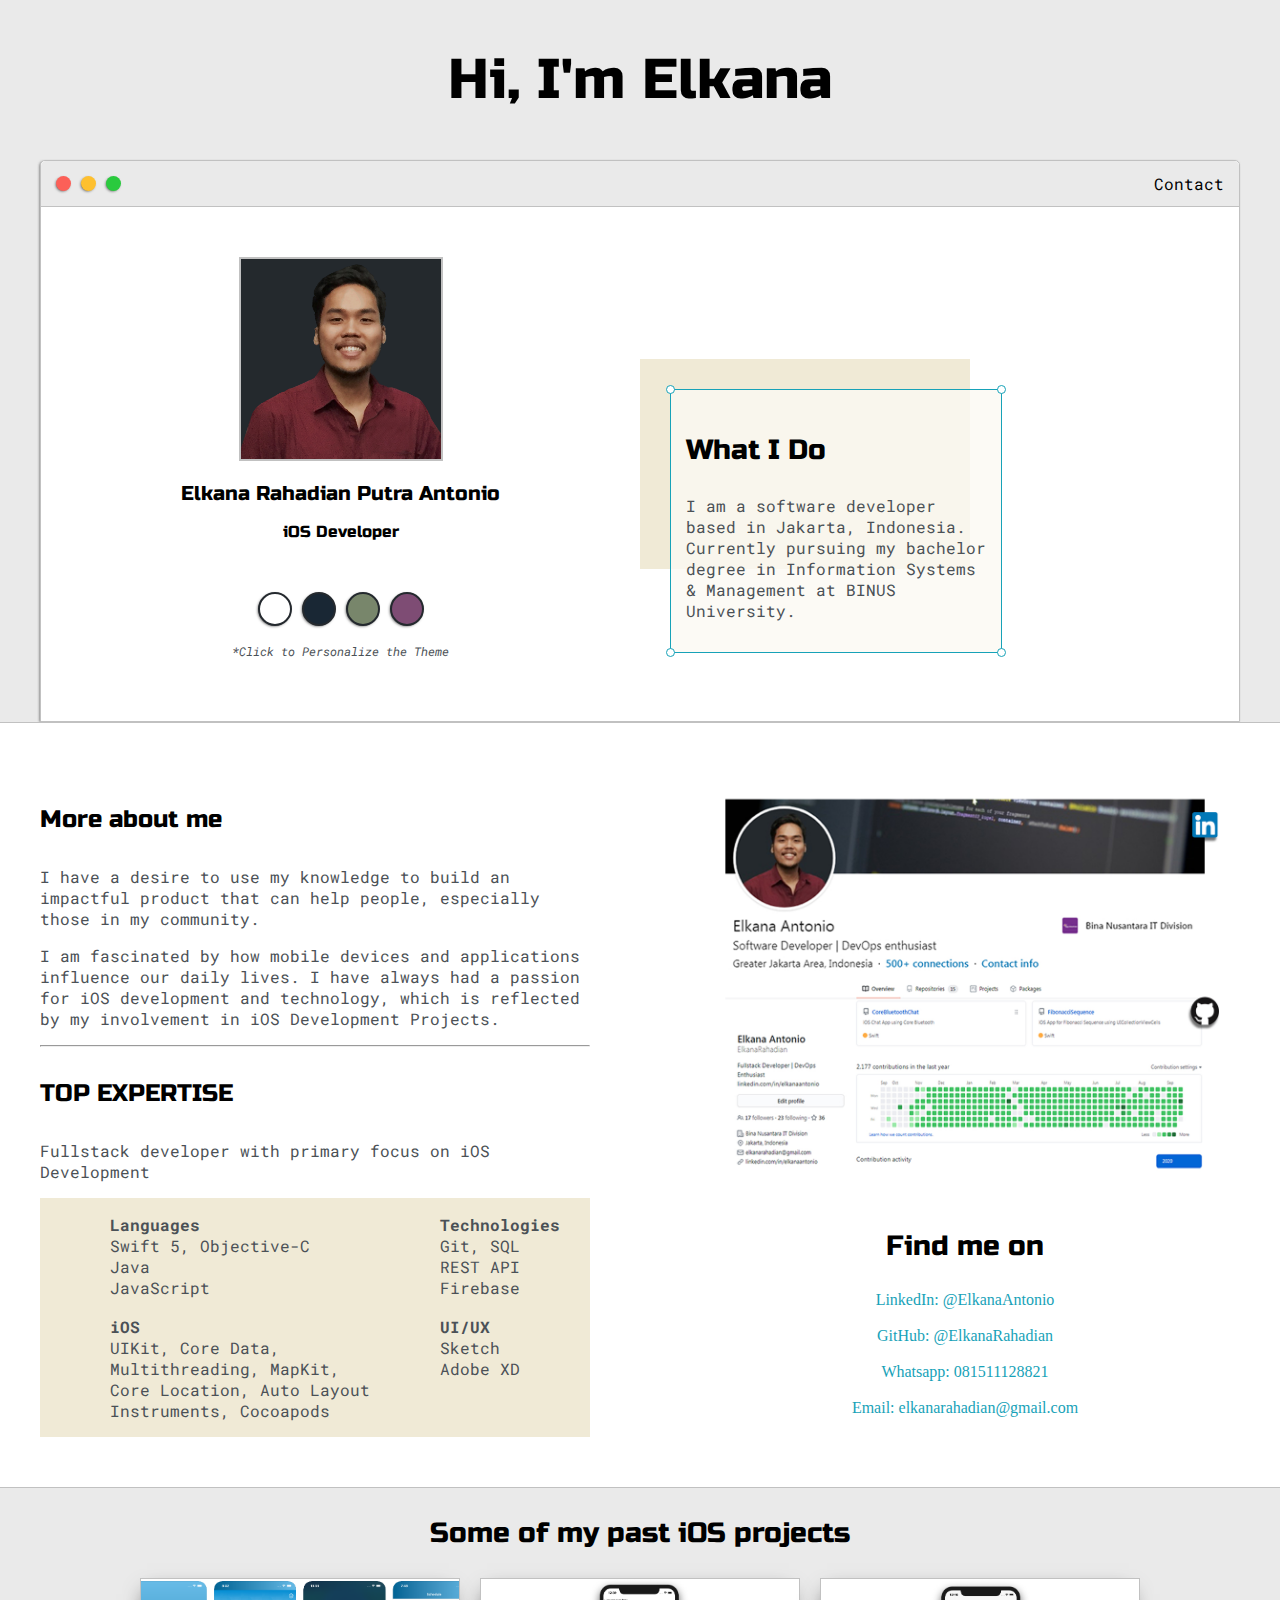
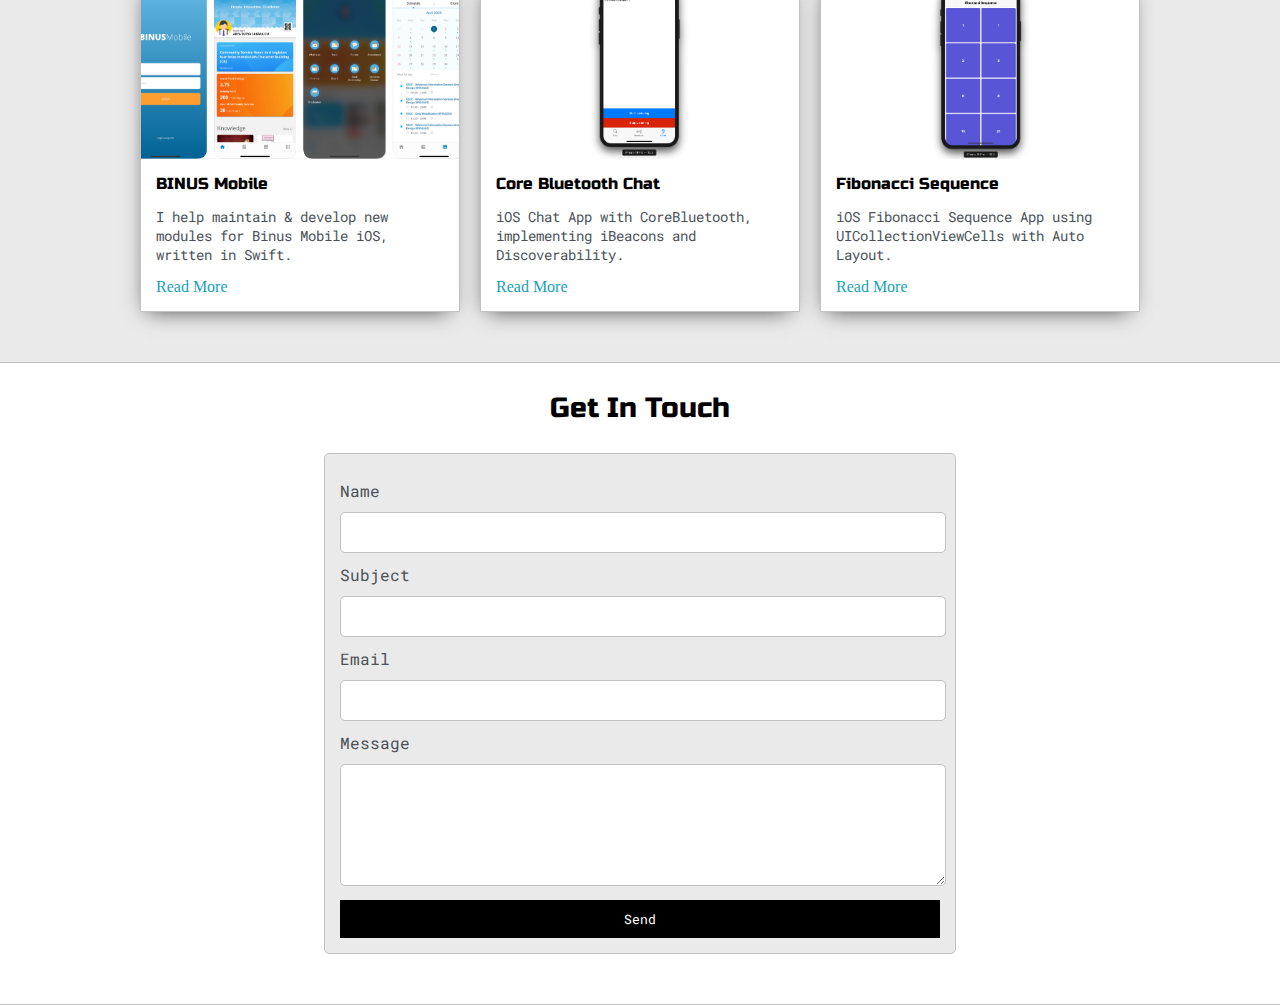
==== index.html @ c637b9df "Add files via upload" ====
<!DOCTYPE html>
<html>
  <head>
    <title>Elkana Antonio</title>
    <link rel="icon" href="./images/icon.ico" />
    <meta
      name="viewport"
      content="width=device-width, initial-scale=1, maximum-scale=1, minimum-scale=1"
    />
    <link
      href="https://fonts.googleapis.com/css2?family=Russo+One&display=swap"
      rel="stylesheet"
    />
    <link
      href="https://fonts.googleapis.com/css2?family=Roboto+Mono:wght@500&family=Russo+One&display=swap"
      rel="stylesheet"
    />
    <link rel="stylesheet" type="text/css" href="default.css" />
    <link id="theme-style" rel="stylesheet" type="text/css" href="" />
  </head>
  <body>
    <section class="s1">
      <div class="main-container">
        <div class="greeting-wrapper">
          <h1>Hi, I'm Elkana</h1>
        </div>

        <div class="intro-wrapper">
          <div class="nav-wrapper">
            <a href="index.html">
              <div class="dots-wrapper">
                <div id="dot-1" class="browser-dot"></div>
                <div id="dot-2" class="browser-dot"></div>
                <div id="dot-3" class="browser-dot"></div>
              </div>
            </a>

            <ul id="navigation">
              <li><a href="index.html#contact">Contact</a></li>
            </ul>
          </div>

          <div class="left-column">
            <img id="profile_pic" src="images/profile.jpg" />
            <h5 style="text-align: center; line-height: 0">
              Elkana Rahadian Putra Antonio
            </h5>
            <h6 style="text-align: center; line-height: 0">iOS Developer</h6>
            <br />

            <div id="theme-options-wrapper">
              <div data-mode="light" id="light-mode" class="theme-dot"></div>
              <div data-mode="blue" id="blue-mode" class="theme-dot"></div>
              <div data-mode="green" id="green-mode" class="theme-dot"></div>
              <div data-mode="purple" id="purple-mode" class="theme-dot"></div>
            </div>

            <p id="settings-note">*Click to Personalize the Theme</p>
          </div>

          <div class="right-column">
            <div id="preview-shadow">
              <div id="preview">
                <div id="corner-tl" class="corner"></div>
                <div id="corner-tr" class="corner"></div>
                <h3>What I Do</h3>
                <p>
                  I am a software developer based in Jakarta, Indonesia.
                  Currently pursuing my bachelor degree in Information Systems &
                  Management at BINUS University.
                </p>
                <div id="corner-br" class="corner"></div>
                <div id="corner-bl" class="corner"></div>
              </div>
            </div>
          </div>
        </div>
      </div>
    </section>

    <section class="s2">
      <div class="main-container">
        <div class="about-wrapper">
          <div class="about-me">
            <h4>More about me</h4>
            <p>
              I have a desire to use my knowledge to build an impactful product
              that can help people, especially those in my community.
            </p>

            <p>
              I am fascinated by how mobile devices and applications influence
              our daily lives. I have always had a passion for iOS development
              and technology, which is reflected by my involvement in iOS
              Development Projects.
            </p>
            <hr />

            <h4>TOP EXPERTISE</h4>
            <p>
              Fullstack developer with primary focus on iOS Development
              <!-- <a target="_blank" href="resume.pdf">Download Resume</a> -->
            </p>

            <div id="skills">
              <ul>
                <li><b>Languages</b></li>
                <li>Swift 5, Objective-C</li>
                <li>Java</li>
                <li>JavaScript</li>
                <br />
                <li><b>iOS</b></li>
                <li>UIKit, Core Data,</li>
                <li>Multithreading, MapKit,</li>
                <li>Core Location, Auto Layout</li>
                <li>Instruments, Cocoapods</li>
              </ul>
              <ul>
                <li><b>Technologies</b></li>
                <li>Git, SQL</li>
                <li>REST API</li>
                <li>Firebase</li>
                <br />
                <li><b>UI/UX</b></li>
                <li>Sketch</li>
                <li>Adobe XD</li>
              </ul>
            </div>
          </div>

          <div class="social-links">
            <img id="social_img" src="images/FindMeOn.jpg" />
            <h3>Find me on</h3>

            <a target="_blank" href="https://linkedin.com/in/elkanaantonio"
              >LinkedIn: @ElkanaAntonio</a
            >
            <br />
            <a target="_blank" href="https://github.com/elkanarahadian"
              >GitHub: @ElkanaRahadian</a
            >
            <br />
            <a target="_blank" href="https://wa.me/081511128821"
              >Whatsapp: 081511128821</a
            >
            <br />
            <a target="_blank" href="mailto:elkanarahadian@gmail.com"
              >Email: elkanarahadian@gmail.com</a
            >
          </div>
        </div>
      </div>
    </section>

    <section class="s1">
      <div class="main-container">
        <h3 style="text-align: center">Some of my past iOS projects</h3>

        <div class="post-wrapper">
          <div>
            <div class="post">
              <img class="thumbnail" src="images/BinusMobileHome.png" />
              <div class="post-preview">
                <h6 class="post-title">BINUS Mobile</h6>
                <p class="post-intro">
                  I help maintain & develop new modules for Binus Mobile iOS,
                  written in Swift.
                </p>
                <a href="project1.html">Read More</a>
              </div>
            </div>
          </div>

          <div>
            <div class="post">
              <img class="thumbnail" src="images/CoreBluetoothChat.png" />
              <div class="post-preview">
                <h6 class="post-title">Core Bluetooth Chat</h6>
                <p class="post-intro">
                  iOS Chat App with CoreBluetooth, implementing iBeacons and
                  Discoverability.
                </p>
                <a href="project2.html">Read More</a>
              </div>
            </div>
          </div>

          <div>
            <div class="post">
              <img class="thumbnail" src="images/FibonacciSequence.png" />
              <div class="post-preview">
                <h6 class="post-title">Fibonacci Sequence</h6>
                <p class="post-intro">
                  iOS Fibonacci Sequence App using UICollectionViewCells with
                  Auto Layout.
                </p>
                <a href="project3.html">Read More</a>
              </div>
            </div>
          </div>
        </div>
      </div>
    </section>

    <section class="s2">
      <div class="main-container">
        <a href=""></a>
        <h3 style="text-align: center">Get In Touch</h3>

        <form id="contact-form">
          <a name="contact"></a>

          <label>Name</label>
          <input class="input-field" type="text" name="name" />

          <label>Subject</label>
          <input class="input-field" type="text" name="subject" />

          <label>Email</label>
          <input class="input-field" type="text" name="email" />

          <label>Message</label>
          <textarea class="input-field" name="message"></textarea>

          <input id="submit-btn" type="submit" value="Send" />
        </form>
      </div>
    </section>

    <script type="text/javascript" src="script.js"></script>
  </body>
</html>
---- default.css ----
:root {
  --mainColor: #eaeaea;
  --secondaryColor: #fff;

  --borderColor: #c1c1c1;

  --mainText: black;
  --secondaryText: #4b5156;

  --themeDotBorder: #24292e;

  --previewBg: rgb(251, 249, 243, 0.8);
  --previewShadow: #f0ead6;

  --buttonColor: black;
}

html,
body {
  padding: 0;
  margin: 0;
  scroll-behavior: smooth;
}

body * {
  transition: 0.3s;
}

h1,
h2,
h3,
h4,
h5,
h6,
strong {
  color: var(--mainText);
  font-family: "Russo One", sans-serif;
  font-weight: 500;
}

p,
li,
span,
label,
input,
textarea {
  color: var(--secondaryText);
  font-family: "Roboto Mono", monospace;
}

a {
  text-decoration: none;
  color: #17a2b8;
}

ul {
  list-style: none;
}

h1 {
  font-size: 56px;
}
h2 {
  font-size: 36px;
}
h3 {
  font-size: 28px;
}
h4 {
  font-size: 24px;
}
h5 {
  font-size: 20px;
}
h6 {
  font-size: 16px;
}

.s1 {
  background-color: var(--mainColor);
  border-bottom: 1px solid var(--borderColor);
  overflow: auto;
}

.s2 {
  background-color: var(--secondaryColor);
  border-bottom: 1px solid var(--borderColor);
  overflow: auto;
}

.main-container {
  width: 1200px;
  margin: 0 auto;
}

.greeting-wrapper {
  display: grid;
  text-align: center;
  align-content: center;
  min-height: 10em;
}

.intro-wrapper {
  background-color: var(--secondaryColor);
  border: 1px solid var(--borderColor);
  border-radius: 5px 5px 0 0;

  -webkit-box-shadow: -1px 1px 3px -1px rgba(0, 0, 0, 0.75);
  -moz-box-shadow: -1px 1px 3px -1px rgba(0, 0, 0, 0.75);
  box-shadow: -1px 1px 3px -1px rgba(0, 0, 0, 0.75);

  display: grid;
  grid-template-columns: 1fr 1fr;
  grid-template-areas:
    "nav-wrapper nav-wrapper"
    "left-column right-column";
}

.nav-wrapper {
  border-radius: 5px 5px 0 0;
  grid-area: nav-wrapper;
  border-bottom: 1px solid var(--borderColor);
  display: flex;
  justify-content: space-between;
  align-items: center;
  background-color: var(--mainColor);
}

#navigation a {
  color: var(--mainText);
}

#navigation {
  margin: 0;
  padding: 10px;
}

#navigation li {
  display: inline-block;
  margin-right: 5px;
  margin-left: 5px;
}

.dots-wrapper {
  display: flex;
  padding: 10px;
}

#dot-1 {
  background-color: #fc6058;
}

#dot-2 {
  background-color: #fec02f;
}

#dot-3 {
  background-color: #2aca3e;
}

.browser-dot {
  background-color: black;
  height: 15px;
  width: 15px;
  border-radius: 50%;
  margin: 5px;

  -webkit-box-shadow: -1px 1px 3px -1px rgba(0, 0, 0, 0.75);
  -moz-box-shadow: -1px 1px 3px -1px rgba(0, 0, 0, 0.75);
  box-shadow: -1px 1px 3px -1px rgba(0, 0, 0, 0.75);
}

.left-column {
  grid-area: left-column;
  padding-top: 50px;
  padding-bottom: 50px;
}

#profile_pic {
  display: block;
  margin: 0 auto;

  height: 200px;
  width: 200px;
  object-fit: cover;
  border: 2px solid var(--borderColor);
}

#theme-options-wrapper {
  display: flex;
  justify-content: center;
}

.theme-dot {
  height: 30px;
  width: 30px;
  background-color: black;
  border-radius: 50%;

  margin: 5px;
  border: 2px solid var(--themeDotBorder);

  -webkit-box-shadow: -1px 1px 3px -1px rgba(0, 0, 0, 0.75);
  -moz-box-shadow: -1px 1px 3px -1px rgba(0, 0, 0, 0.75);
  box-shadow: -1px 1px 3px -1px rgba(0, 0, 0, 0.75);

  cursor: pointer;
}

.theme-dot:hover {
  border-width: 5px;
}

#light-mode {
  background-color: #fff;
}

#blue-mode {
  background-color: #192734;
}

#green-mode {
  background-color: #78866b;
}

#purple-mode {
  background-color: #7e4c74;
}

#settings-note {
  font-size: 12px;
  font-style: italic;
  text-align: center;
}

.right-column {
  grid-area: right-column;
  display: grid;
  align-content: center;

  padding-top: 50px;
  padding-bottom: 50px;
}

#preview-shadow {
  background-color: var(--previewShadow);
  max-width: 300px;
  height: 180px;
  padding-left: 30px;
  padding-top: 30px;
}

#preview {
  width: 300px;
  border: 1.5px solid #17a2b8;
  background-color: var(--previewBg);
  padding: 15px;
  position: relative;
}

.corner {
  width: 7px;
  height: 7px;
  border-radius: 50%;
  border: 1.5px solid #17a2b8;
  background-color: #fff;
  position: absolute;
}

#corner-tl {
  top: -5px;
  left: -5px;
}

#corner-tr {
  top: -5px;
  right: -5px;
}

#corner-br {
  bottom: -5px;
  right: -5px;
}

#corner-bl {
  bottom: -5px;
  left: -5px;
}

.about-wrapper {
  display: grid;
  grid-template-columns: repeat(auto-fit, minmax(320px, 1fr));
  padding-bottom: 50px;
  padding-top: 50px;
  gap: 100px;
}

#skills {
  display: flex;
  justify-content: space-evenly;
  background-color: var(--previewShadow);
}

.social-links {
  display: grid;
  align-content: center;
  text-align: center;
}

#social_img {
  width: 100%;
}

.post-wrapper {
  display: grid;
  grid-template-columns: repeat(auto-fit, 320px);
  gap: 20px;
  justify-content: center;
  padding-bottom: 50px;
}

.post {
  border: 1px solid var(--borderColor);
  -webkit-box-shadow: -2px 7px 21px -9px rgba(0, 0, 0, 0.75);
  -moz-box-shadow: -2px 7px 21px -9px rgba(0, 0, 0, 0.75);
  box-shadow: -2px 7px 21px -9px rgba(0, 0, 0, 0.75);
}

.thumbnail {
  display: block;
  width: 100%;
  height: 180px;
  object-fit: cover;
}

.post-preview {
  background-color: #fff;
  padding: 15px;
}

.post-title {
  color: black;
  margin: 0;
}

.post-intro {
  color: #4b5156;
  font-size: 14px;
}

#contact-form {
  display: block;
  max-width: 600px;
  margin: 0 auto;
  border: 1px solid var(--borderColor);
  padding: 15px;
  border-radius: 5px;
  background-color: var(--mainColor);
  margin-bottom: 50px;
}

#contact-form label {
  line-height: 2.7em;
}

#contact-form textarea {
  min-height: 100px;
  font-size: 14px;
}

.input-field {
  width: 100%;
  padding-top: 10px;
  padding-bottom: 10px;
  background-color: var(--secondaryColor);
  border-radius: 5px;
  border: 1px solid var(--borderColor);
  font-size: 14px;
}

#submit-btn {
  margin-top: 10px;
  width: 100%;
  padding-top: 10px;
  padding-bottom: 10px;
  color: #fff;
  background-color: var(--buttonColor);
  border: none;
}

.footer {
  background-color: var(--dark-color);
}
.footer__container {
  row-gap: 2rem;
}
.footer__title {
  font-size: var(--normal-font-size);
  color: var(--white-color);
  margin-bottom: var(--mb-2);
}
.footer__link {
  padding: 0.25rem 0;
}
.footer__link:hover {
  color: var(--first-color);
}
.footer__social {
  font-size: 1.4rem;
  margin-right: var(--mb-1);
}
.footer__social:hover {
  color: var(--first-color);
}

@media screen and (max-width: 1200px) {
  .main-container {
    width: 95%;
  }
}

@media screen and (max-width: 800px) {
  .intro-wrapper {
    grid-template-columns: 1fr;
    grid-template-areas:
      "nav-wrapper"
      "left-column"
      "right-column";
  }

  .right-column {
    justify-content: center;
  }
}

@media screen and (max-width: 400px) {
  #preview-shadow {
    max-width: 280px;
    height: 180px;
    padding-left: 10px;
    padding-top: 10px;
  }

  #preview {
    width: 280px;
  }
}
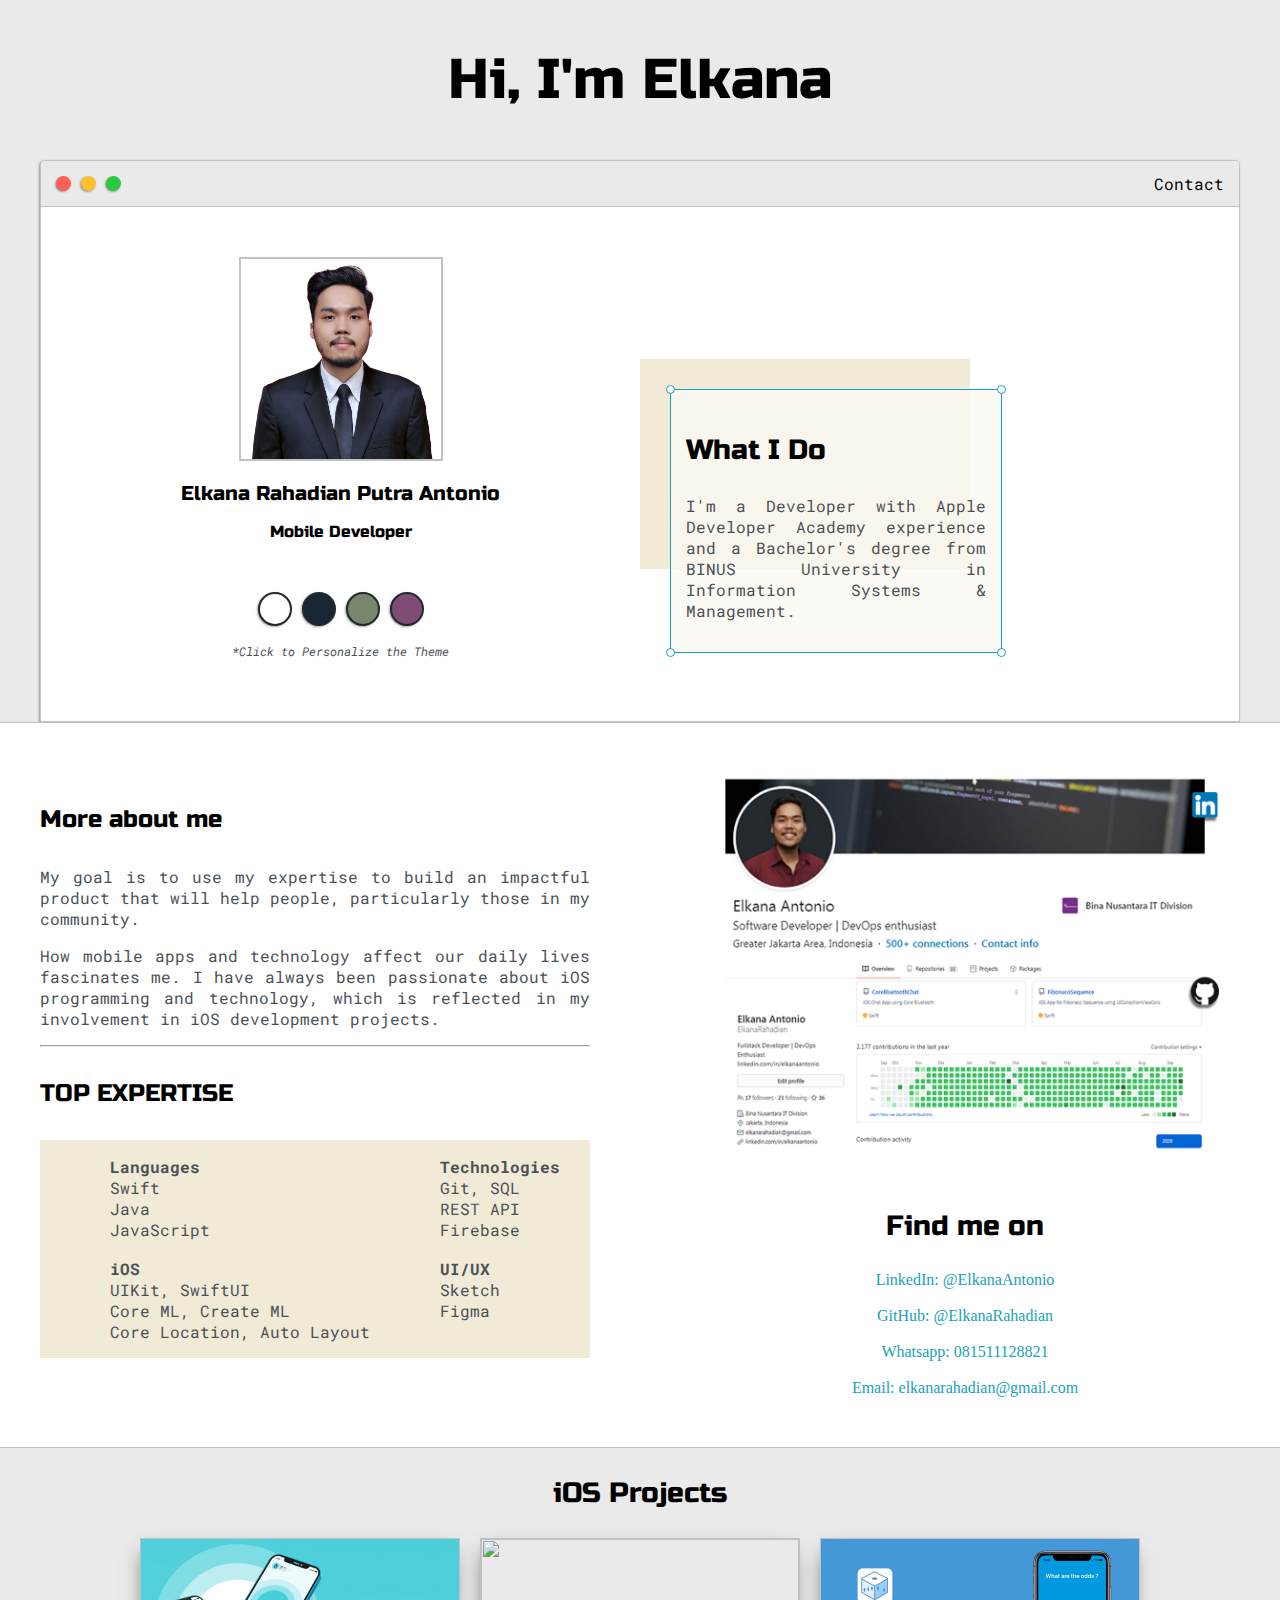
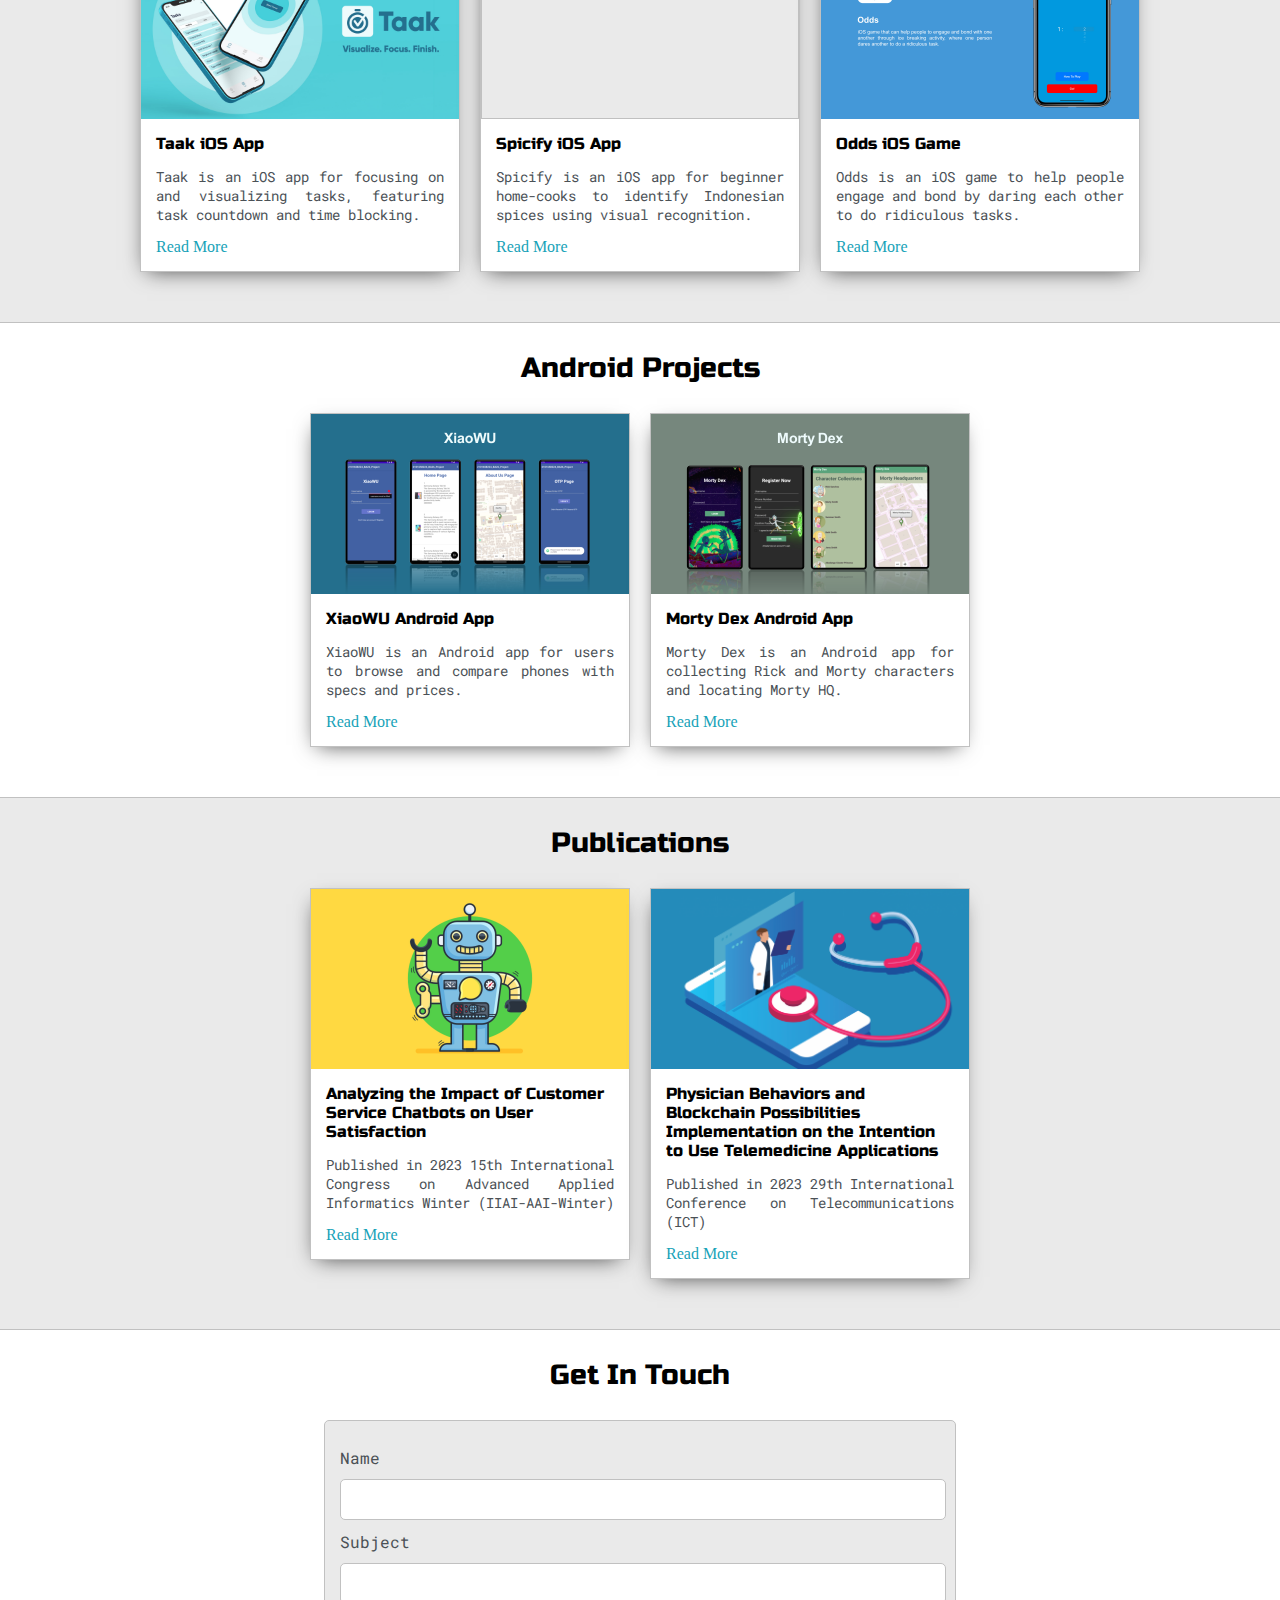
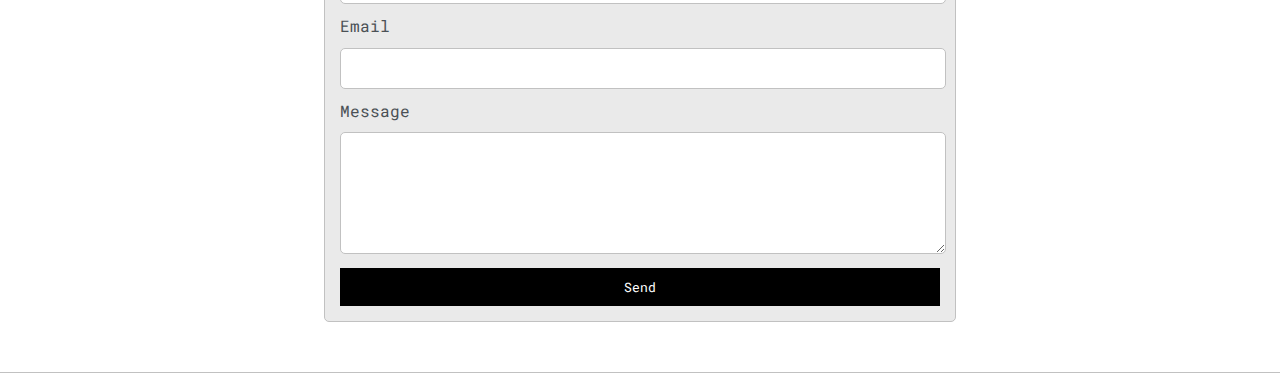
==== commit dece291c: "Update Main" ====
--- a/index.html
+++ b/index.html
@@ -41,11 +41,11 @@
           </div>
 
           <div class="left-column">
-            <img id="profile_pic" src="images/profile.jpg" />
+            <img id="profile_pic" src="images/profile.png" />
             <h5 style="text-align: center; line-height: 0">
               Elkana Rahadian Putra Antonio
             </h5>
-            <h6 style="text-align: center; line-height: 0">iOS Developer</h6>
+            <h6 style="text-align: center; line-height: 0">Mobile Developer</h6>
             <br />
 
             <div id="theme-options-wrapper">
@@ -65,9 +65,9 @@
                 <div id="corner-tr" class="corner"></div>
                 <h3>What I Do</h3>
                 <p>
-                  I am a software developer based in Jakarta, Indonesia.
-                  Currently pursuing my bachelor degree in Information Systems &
-                  Management at BINUS University.
+                  I'm a Developer with Apple Developer Academy experience and a
+                  Bachelor's degree from BINUS University in Information Systems
+                  & Management.
                 </p>
                 <div id="corner-br" class="corner"></div>
                 <div id="corner-bl" class="corner"></div>
@@ -84,36 +84,35 @@
           <div class="about-me">
             <h4>More about me</h4>
             <p>
-              I have a desire to use my knowledge to build an impactful product
-              that can help people, especially those in my community.
+              My goal is to use my expertise to build an impactful product that
+              will help people, particularly those in my community.
             </p>
 
             <p>
-              I am fascinated by how mobile devices and applications influence
-              our daily lives. I have always had a passion for iOS development
-              and technology, which is reflected by my involvement in iOS
-              Development Projects.
+              How mobile apps and technology affect our daily lives fascinates
+              me. I have always been passionate about iOS programming and
+              technology, which is reflected in my involvement in iOS
+              development projects.
             </p>
             <hr />
 
             <h4>TOP EXPERTISE</h4>
             <p>
-              Fullstack developer with primary focus on iOS Development
+              <!-- Fullstack developer with primary focus on iOS Development -->
               <!-- <a target="_blank" href="resume.pdf">Download Resume</a> -->
             </p>
 
             <div id="skills">
               <ul>
                 <li><b>Languages</b></li>
-                <li>Swift 5, Objective-C</li>
+                <li>Swift</li>
                 <li>Java</li>
                 <li>JavaScript</li>
                 <br />
                 <li><b>iOS</b></li>
-                <li>UIKit, Core Data,</li>
-                <li>Multithreading, MapKit,</li>
+                <li>UIKit, SwiftUI</li>
+                <li>Core ML, Create ML</li>
                 <li>Core Location, Auto Layout</li>
-                <li>Instruments, Cocoapods</li>
               </ul>
               <ul>
                 <li><b>Technologies</b></li>
@@ -123,13 +122,13 @@
                 <br />
                 <li><b>UI/UX</b></li>
                 <li>Sketch</li>
-                <li>Adobe XD</li>
+                <li>Figma</li>
               </ul>
             </div>
           </div>
 
           <div class="social-links">
-            <img id="social_img" src="images/FindMeOn.jpg" />
+            <img id="social_img" src="images/findme.jpg" />
             <h3>Find me on</h3>
 
             <a target="_blank" href="https://linkedin.com/in/elkanaantonio"
@@ -154,24 +153,52 @@
 
     <section class="s1">
       <div class="main-container">
-        <h3 style="text-align: center">Some of my past iOS projects</h3>
+        <h3 style="text-align: center">iOS Projects</h3>
 
         <div class="post-wrapper">
           <div>
             <div class="post">
-              <img class="thumbnail" src="images/BinusMobileHome.png" />
-              <div class="post-preview">
-                <h6 class="post-title">BINUS Mobile</h6>
-                <p class="post-intro">
-                  I help maintain & develop new modules for Binus Mobile iOS,
-                  written in Swift.
-                </p>
-                <a href="project1.html">Read More</a>
-              </div>
-            </div>
-          </div>
-
-          <div>
+              <img class="thumbnail" src="images/taakiosapp.jpeg" />
+              <div class="post-preview">
+                <h6 class="post-title">Taak iOS App</h6>
+                <p class="post-intro">
+                  Taak is an iOS app for focusing on and visualizing tasks,
+                  featuring task countdown and time blocking.
+                </p>
+                <a href="taakiosapp.html">Read More</a>
+              </div>
+            </div>
+          </div>
+
+          <div>
+            <div class="post">
+              <img class="thumbnail" src="images/spicifyiosapp.png" />
+              <div class="post-preview">
+                <h6 class="post-title">Spicify iOS App</h6>
+                <p class="post-intro">
+                  Spicify is an iOS app for beginner home-cooks to identify
+                  Indonesian spices using visual recognition.
+                </p>
+                <a href="spicifyiosapp.html">Read More</a>
+              </div>
+            </div>
+          </div>
+
+          <div>
+            <div class="post">
+              <img class="thumbnail" src="images/oddsiosgame.png" />
+              <div class="post-preview">
+                <h6 class="post-title">Odds iOS Game</h6>
+                <p class="post-intro">
+                  Odds is an iOS game to help people engage and bond by daring
+                  each other to do ridiculous tasks.
+                </p>
+                <a href="oddsiosgame.html">Read More</a>
+              </div>
+            </div>
+          </div>
+
+          <!-- <div>
             <div class="post">
               <img class="thumbnail" src="images/CoreBluetoothChat.png" />
               <div class="post-preview">
@@ -195,6 +222,85 @@
                   Auto Layout.
                 </p>
                 <a href="project3.html">Read More</a>
+              </div>
+            </div>
+          </div> -->
+        </div>
+      </div>
+    </section>
+
+    <section class="s2">
+      <div class="main-container">
+        <h3 style="text-align: center">Android Projects</h3>
+
+        <div class="post-wrapper">
+          <div>
+            <div class="post">
+              <img class="thumbnail" src="images/xiaowu.PNG" />
+              <div class="post-preview">
+                <h6 class="post-title">XiaoWU Android App</h6>
+                <p class="post-intro">
+                  XiaoWU is an Android app for users to browse and compare
+                  phones with specs and prices.
+                </p>
+                <a href="xiaowuandroid.html">Read More</a>
+              </div>
+            </div>
+          </div>
+
+          <div>
+            <div class="post">
+              <img class="thumbnail" src="images/mortydex.PNG" />
+              <div class="post-preview">
+                <h6 class="post-title">Morty Dex Android App</h6>
+                <p class="post-intro">
+                  Morty Dex is an Android app for collecting Rick and Morty
+                  characters and locating Morty HQ.
+                </p>
+                <a href="mortydexandroid.html">Read More</a>
+              </div>
+            </div>
+          </div>
+        </div>
+      </div>
+    </section>
+
+    <section class="s1">
+      <div class="main-container">
+        <h3 style="text-align: center">Publications</h3>
+
+        <div class="post-wrapper">
+          <div>
+            <div class="post">
+              <img class="thumbnail" src="images/chatbots.png" />
+              <div class="post-preview">
+                <h6 class="post-title">
+                  Analyzing the Impact of Customer Service Chatbots on User
+                  Satisfaction
+                </h6>
+                <p class="post-intro">
+                  Published in 2023 15th International Congress on Advanced
+                  Applied Informatics Winter (IIAI-AAI-Winter)
+                </p>
+                <a href="chatbotspublication.html">Read More</a>
+              </div>
+            </div>
+          </div>
+
+          <div>
+            <div class="post">
+              <img class="thumbnail" src="images/telemedicine.png" />
+              <div class="post-preview">
+                <h6 class="post-title">
+                  Physician Behaviors and Blockchain Possibilities
+                  Implementation on the Intention to Use Telemedicine
+                  Applications
+                </h6>
+                <p class="post-intro">
+                  Published in 2023 29th International Conference on
+                  Telecommunications (ICT)
+                </p>
+                <a href="telemedicinepublication.html">Read More</a>
               </div>
             </div>
           </div>
--- a/default.css
+++ b/default.css
@@ -445,3 +445,7 @@
     width: 280px;
   }
 }
+
+p {
+  text-align: justify;
+}
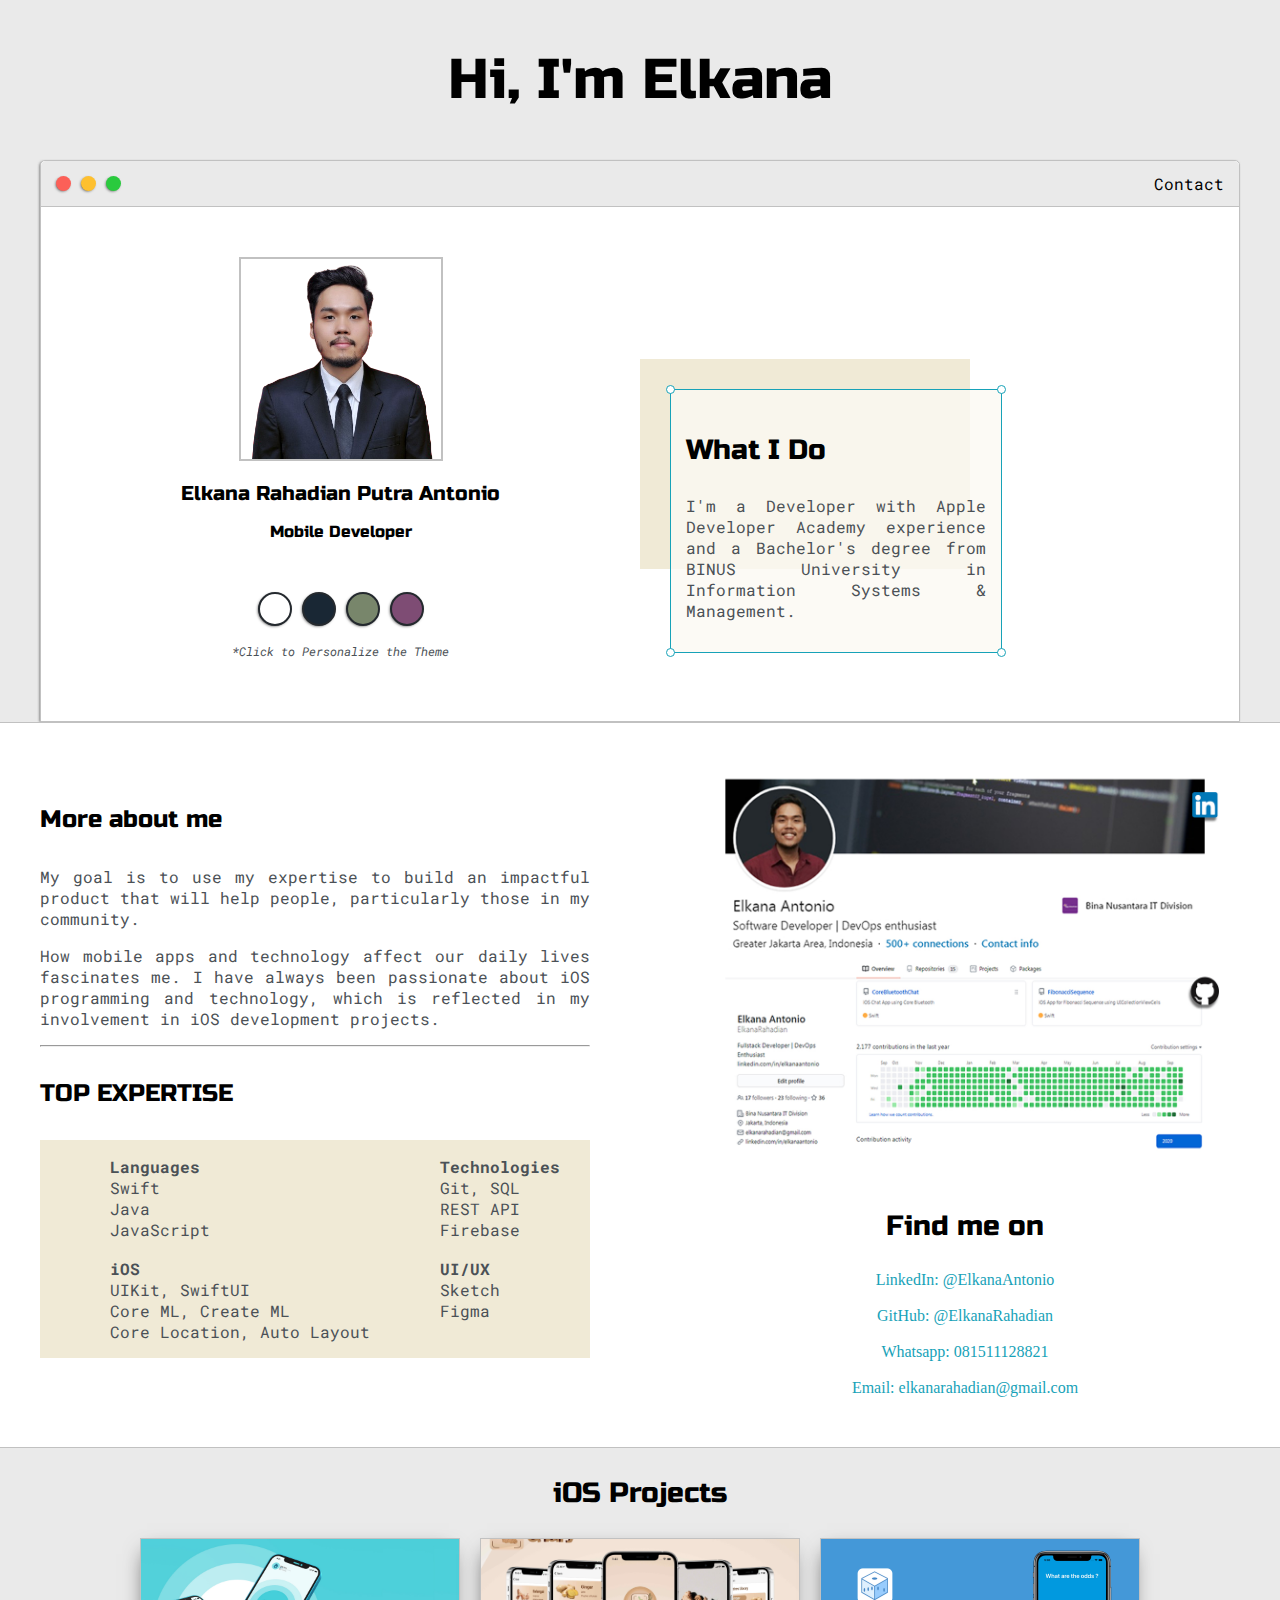
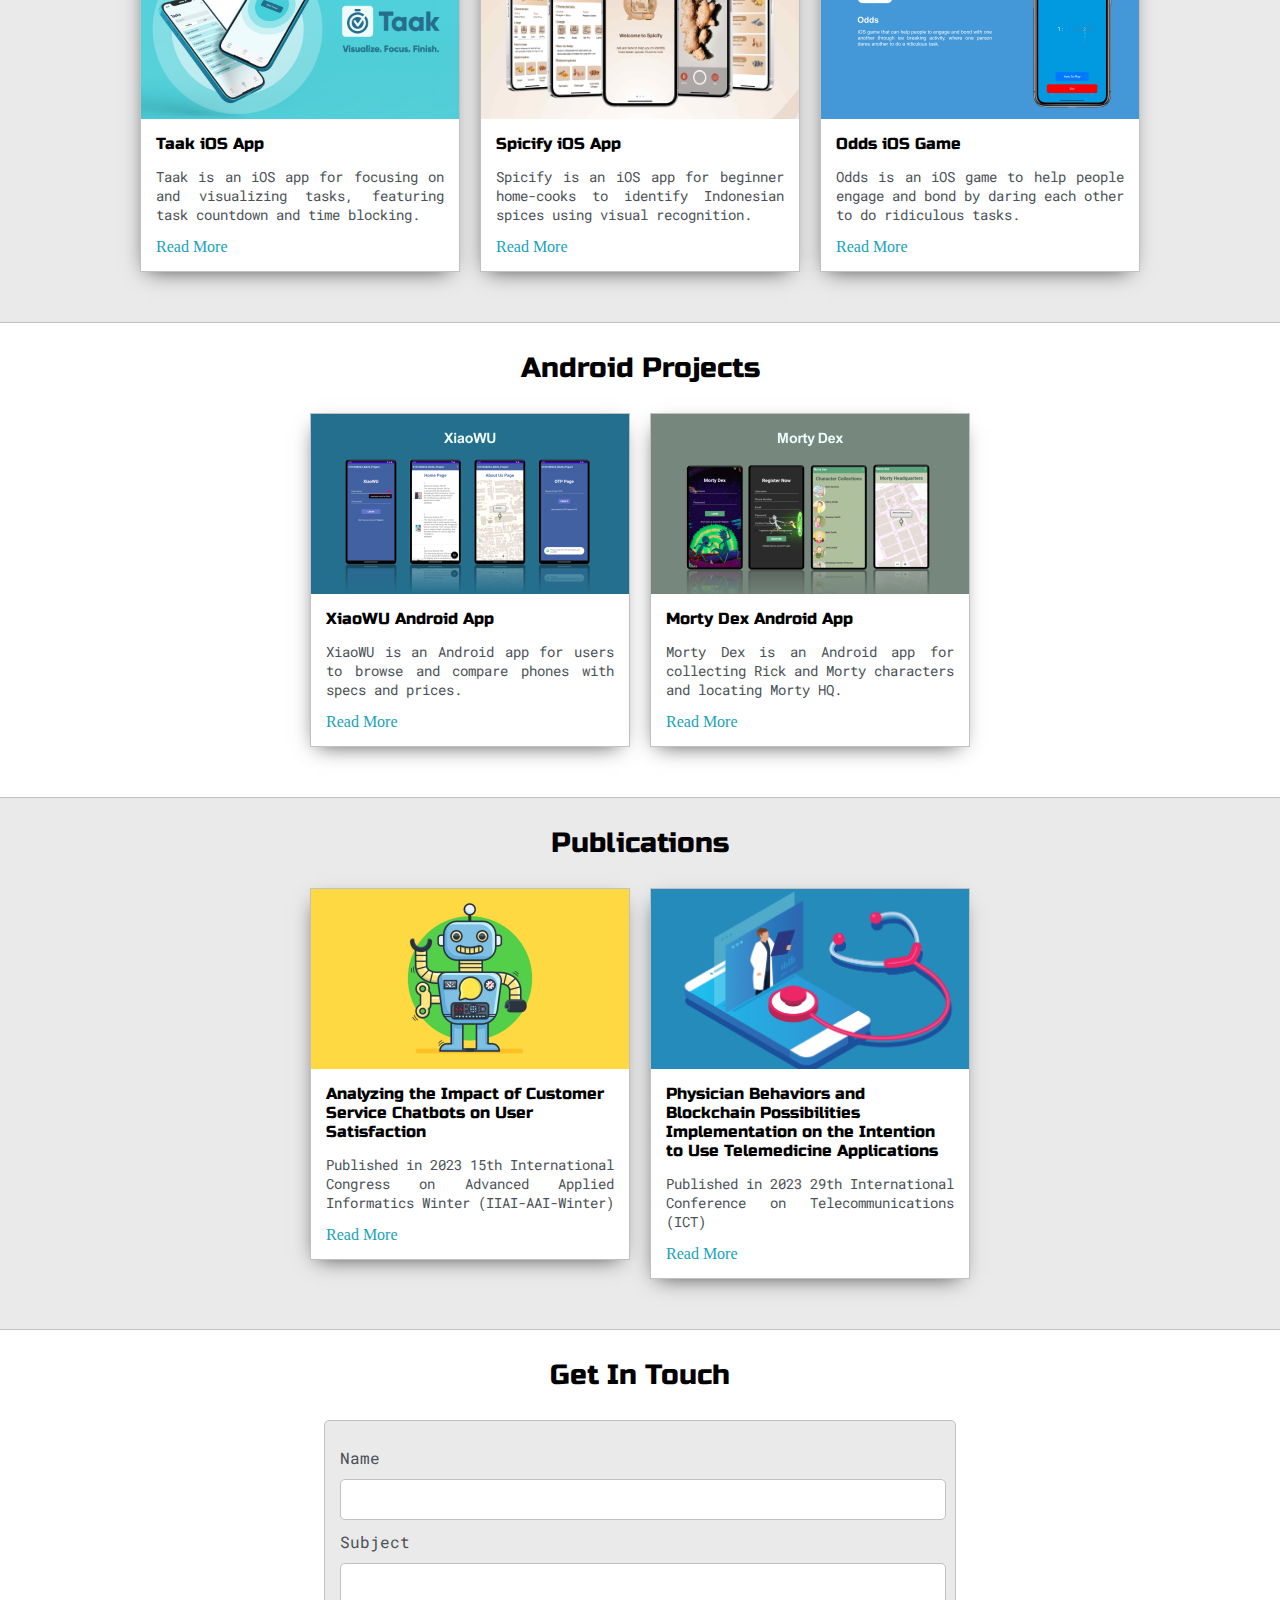
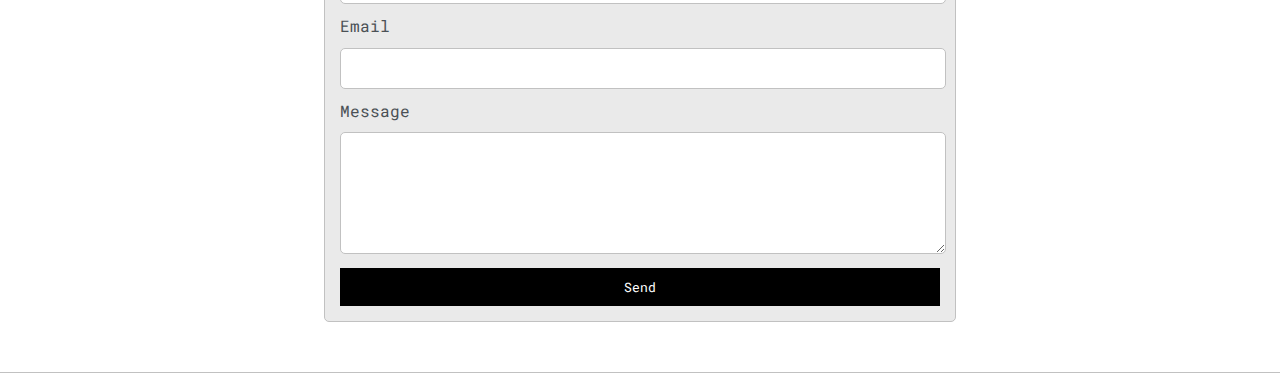
==== commit a50fddbe: "Update index.html" ====
--- a/index.html
+++ b/index.html
@@ -172,7 +172,7 @@
 
           <div>
             <div class="post">
-              <img class="thumbnail" src="images/spicifyiosapp.png" />
+              <img class="thumbnail" src="images/spicifyiosapp.jpg" />
               <div class="post-preview">
                 <h6 class="post-title">Spicify iOS App</h6>
                 <p class="post-intro">
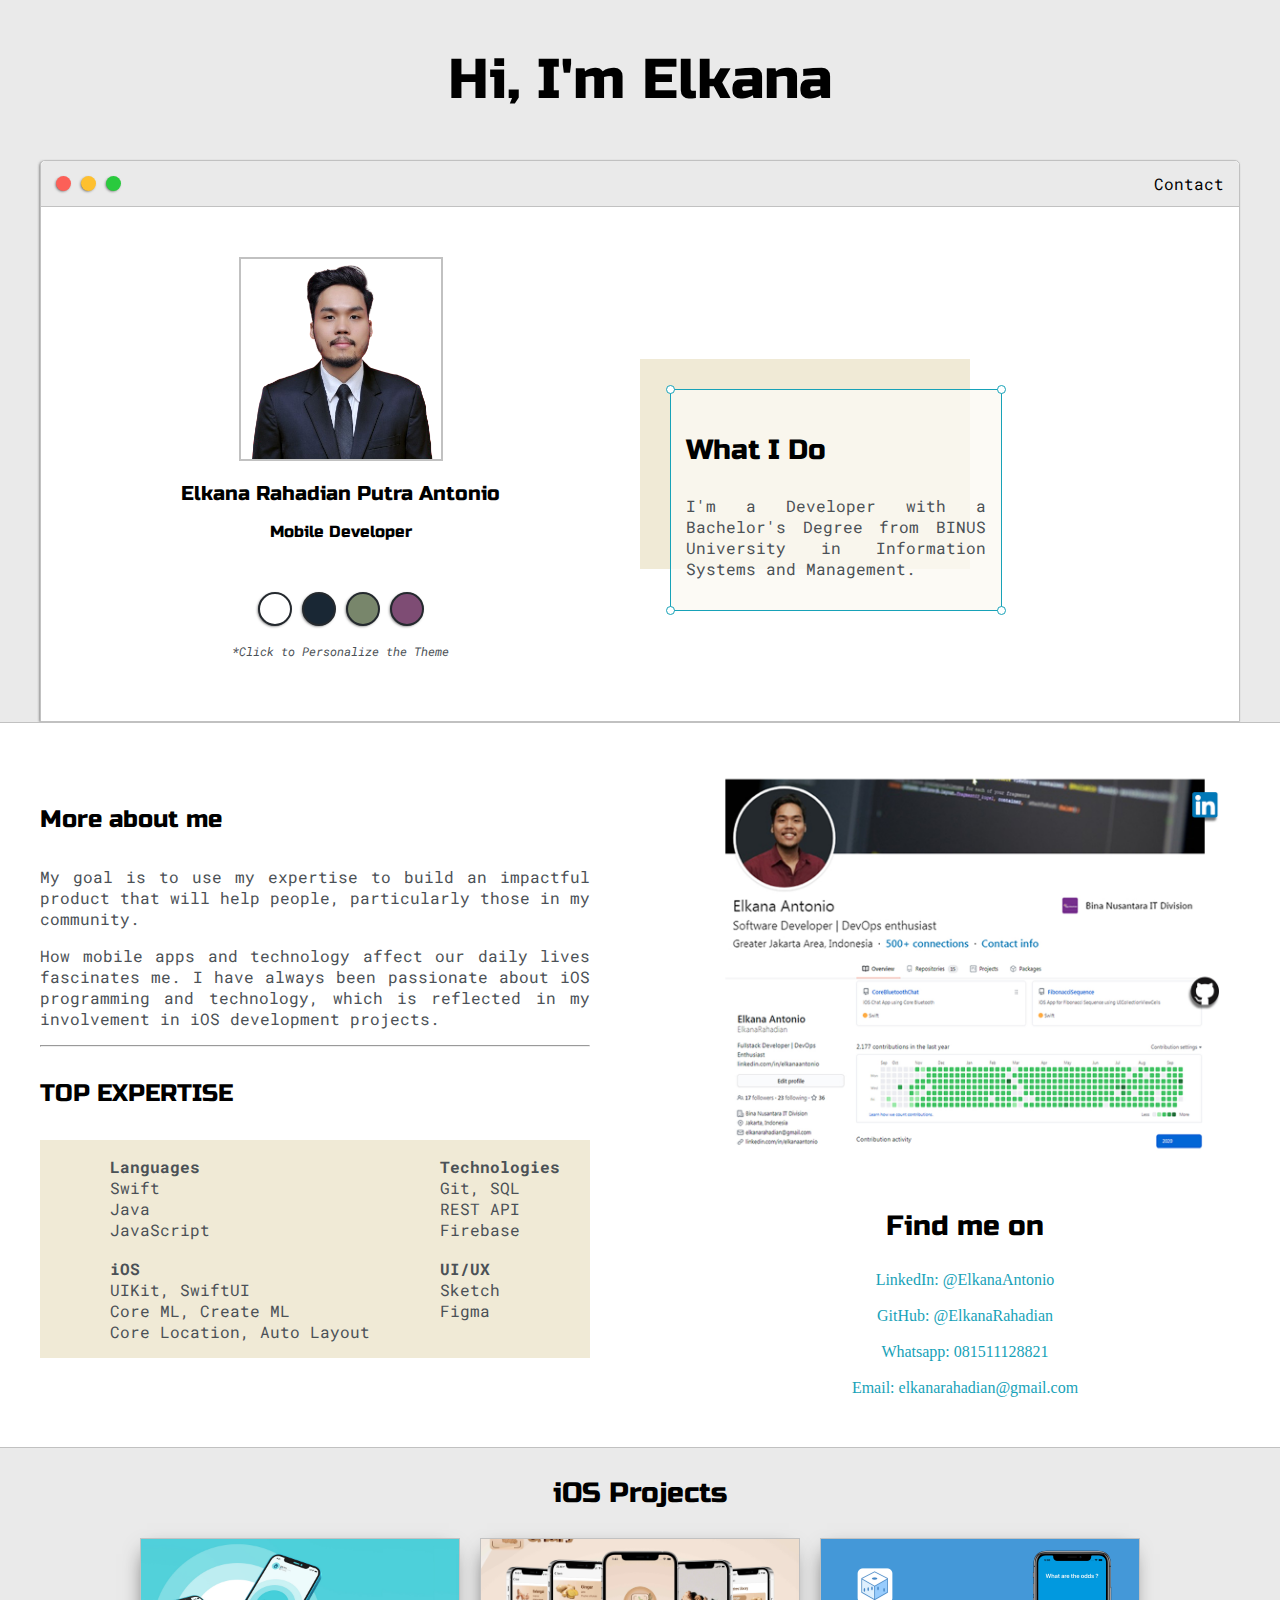
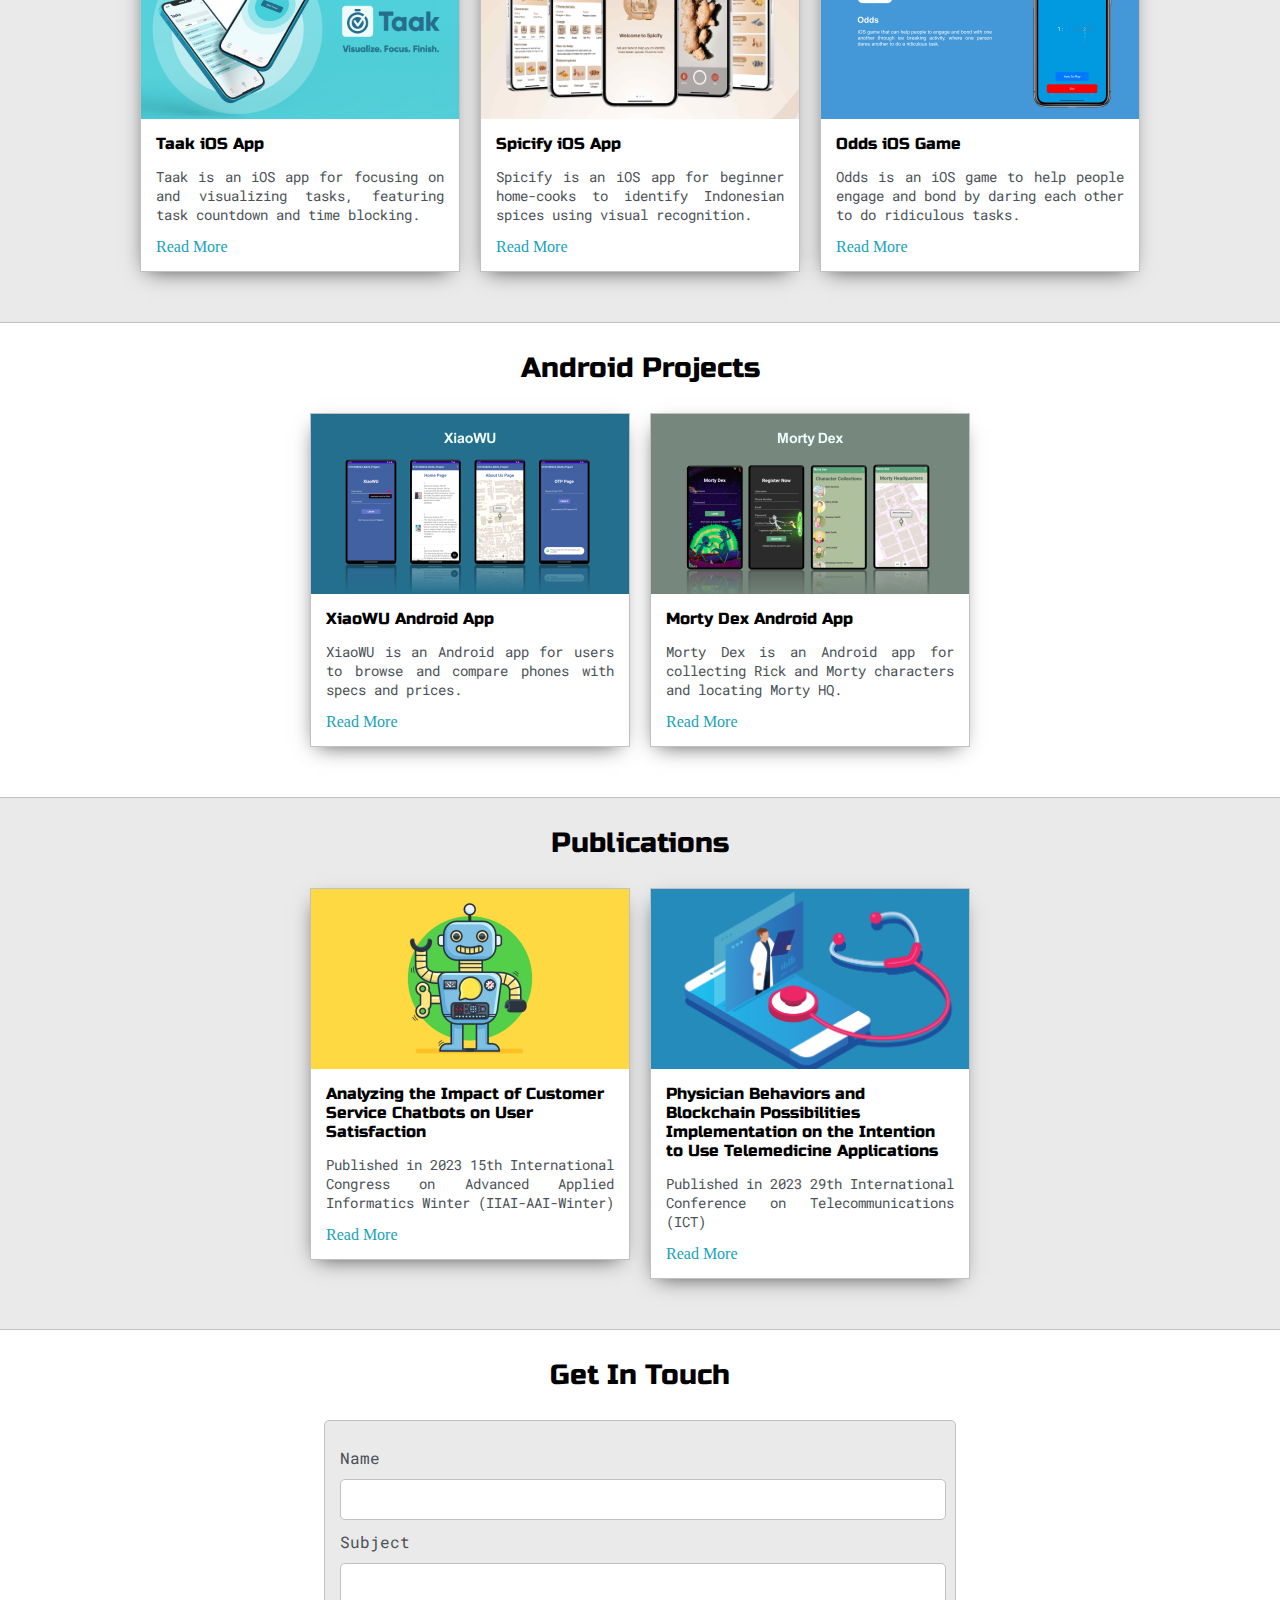
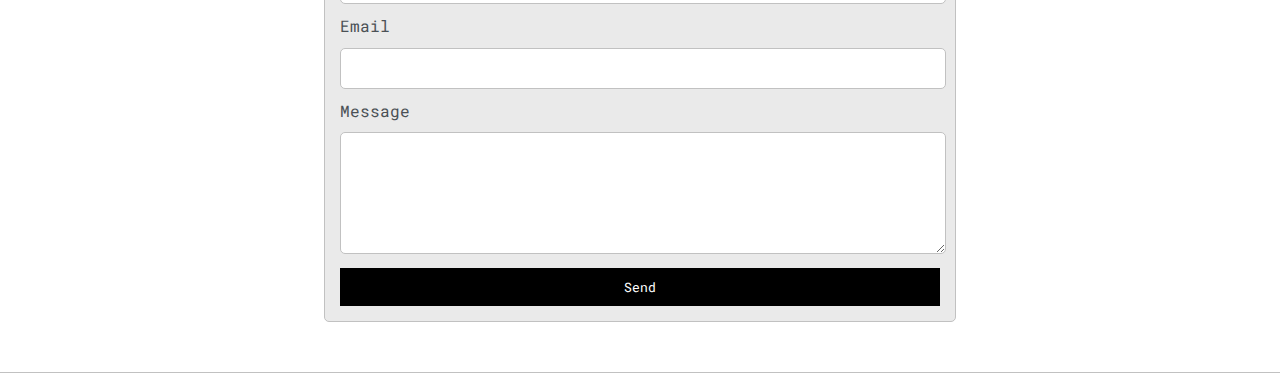
==== commit b7efdd55: "Update index.html" ====
--- a/index.html
+++ b/index.html
@@ -65,9 +65,8 @@
                 <div id="corner-tr" class="corner"></div>
                 <h3>What I Do</h3>
                 <p>
-                  I'm a Developer with Apple Developer Academy experience and a
-                  Bachelor's degree from BINUS University in Information Systems
-                  & Management.
+                  I'm a Developer with a Bachelor's Degree from BINUS University
+                  in Information Systems and Management.
                 </p>
                 <div id="corner-br" class="corner"></div>
                 <div id="corner-bl" class="corner"></div>
